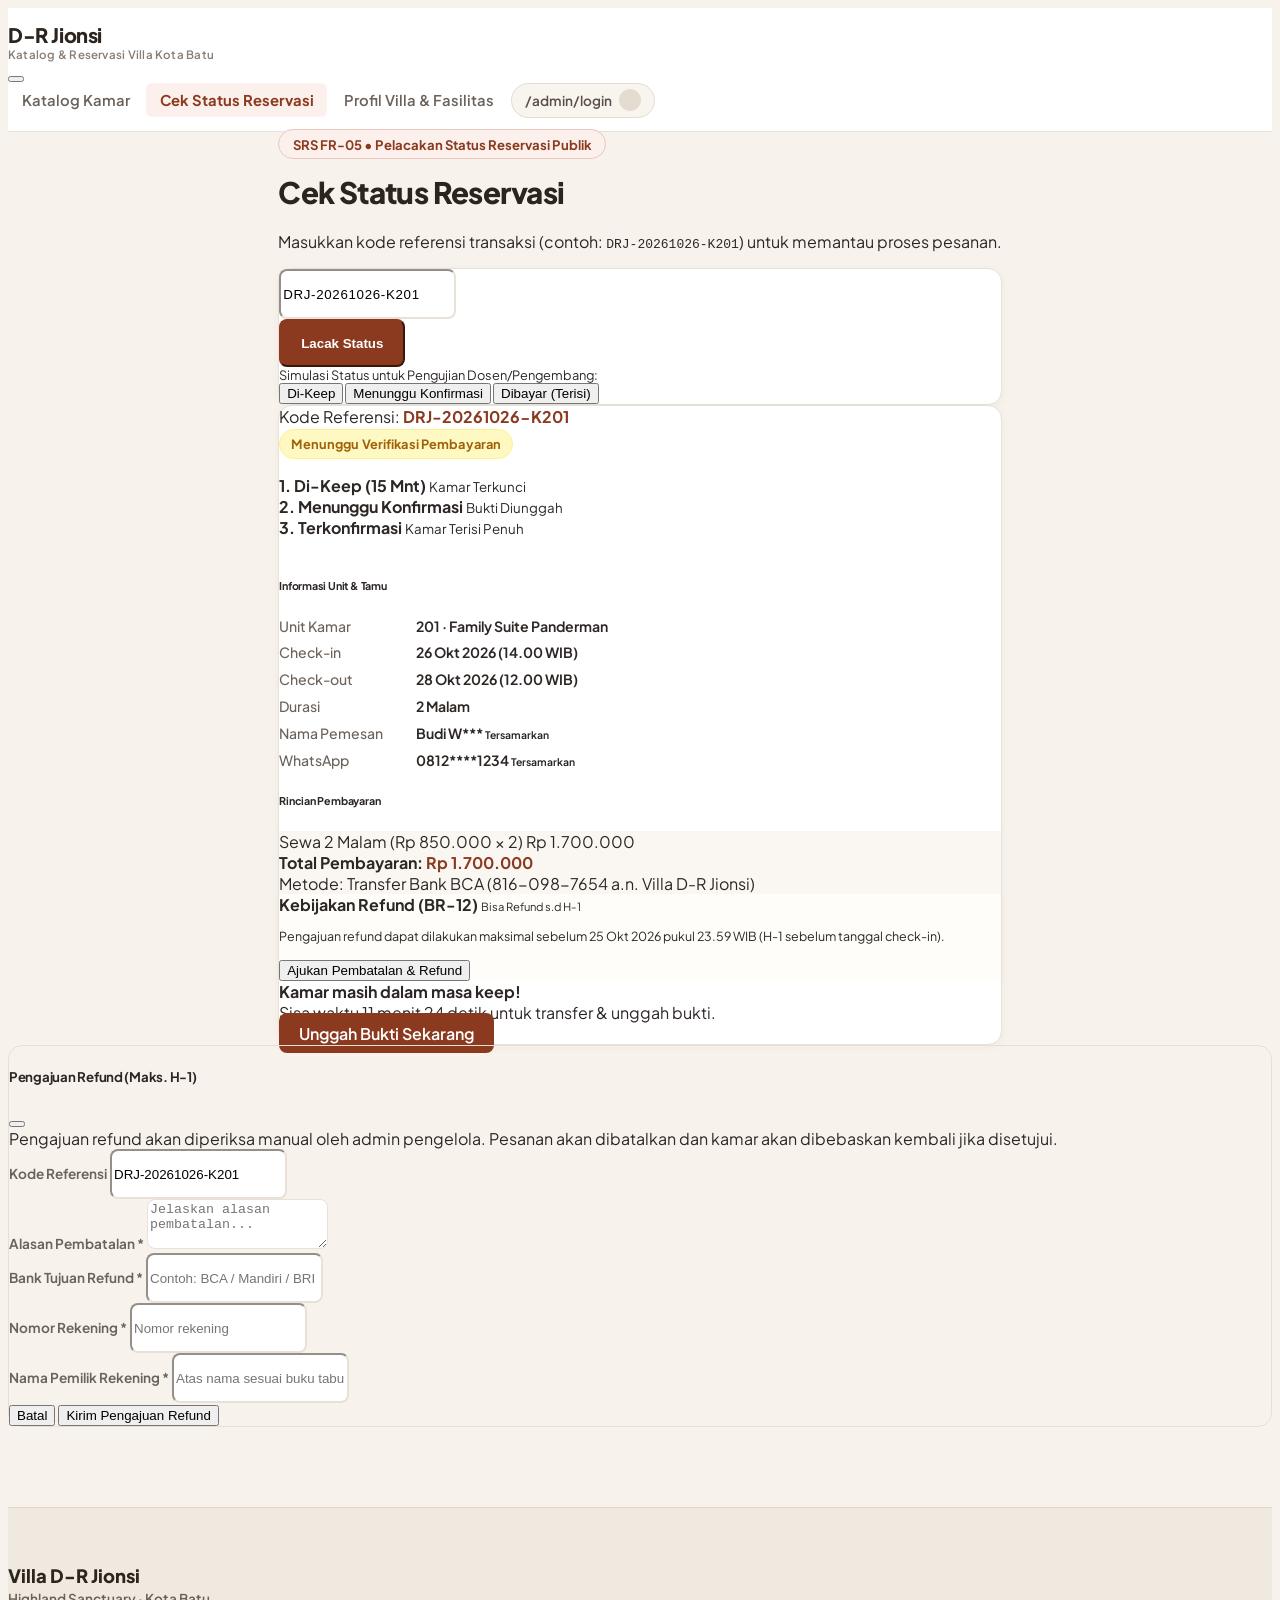
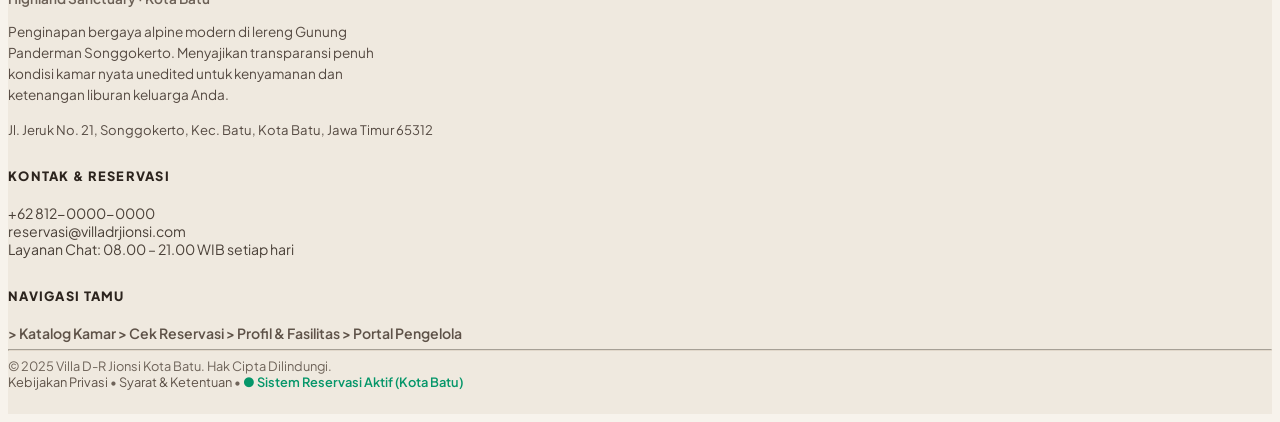
==== public/cek-status.html @ a8d890aa "Front End DR-JIONSI" ====
<!DOCTYPE html>
<html lang="id">
<head>
    <meta charset="utf-8">
    <meta name="viewport" content="width=device-width, initial-scale=1">
    <title>Cek Status Reservasi · Villa D-R Jionsi</title>
    <!-- Fonts & Icons -->
    <link rel="preconnect" href="https://fonts.googleapis.com">
    <link rel="preconnect" href="https://fonts.gstatic.com" crossorigin>
    <link href="https://fonts.googleapis.com/css2?family=Plus+Jakarta+Sans:wght@400;500;600;700;800&display=swap" rel="stylesheet">
    <link rel="stylesheet" href="assets/css/bootstrap.min.css">
    <link rel="stylesheet" href="assets/css/bootstrap-icons.min.css">
    <link rel="stylesheet" href="assets/css/style.css">
</head>
<body>

    <!-- NAVBAR (Sesuai PDF) -->
    <nav class="navbar navbar-expand-lg dr-navbar sticky-top">
        <div class="container">
            <a class="navbar-brand" href="index.html">
                <div>
                    <div style="font-size: 1.25rem; font-weight: 800; color: #2C241E; letter-spacing: -0.02em;">D-R Jionsi</div>
                    <small style="font-size: 0.72rem; font-weight: 600; color: #8A7E74; letter-spacing: 0.02em;">Katalog &amp; Reservasi Villa Kota Batu</small>
                </div>
            </a>
            <button class="navbar-toggler" type="button" data-bs-toggle="collapse" data-bs-target="#mainNav"
                    aria-controls="mainNav" aria-expanded="false" aria-label="Buka navigasi">
                <span class="navbar-toggler-icon"></span>
            </button>
            <div class="collapse navbar-collapse" id="mainNav">
                <div class="navbar-nav ms-auto align-items-lg-center gap-lg-3 my-2 my-lg-0">
                    <a class="nav-link" href="index.html">Katalog Kamar</a>
                    <a class="nav-link active" href="cek-status.html">Cek Status Reservasi</a>
                    <a class="nav-link" href="profil.html">Profil Villa &amp; Fasilitas</a>
                    <a class="admin-login-pill ms-lg-2" href="index.html#adminLoginModal" data-bs-toggle="modal">
                        <span>/admin/login</span>
                        <div class="user-avatar-circle">
                            <i class="bi bi-person-fill"></i>
                        </div>
                    </a>
                </div>
            </div>
        </div>
    </nav>

    <!-- MAIN CONTAINER -->
    <main class="container py-4 narrow-container" style="max-width: 920px;">

        <div class="text-center mb-4">
            <span class="badge" style="background-color: #FBF0EB; color: var(--terracotta); border: 1px solid #E8C8BE; border-radius: 20px; font-weight: 700; font-size: 0.82rem; padding: 0.35rem 0.85rem;">
                SRS FR-05 &bull; Pelacakan Status Reservasi Publik
            </span>
            <h1 class="mt-2 mb-1" style="font-size: 1.85rem; font-weight: 800; color: #2C241E;">Cek Status Reservasi</h1>
            <p class="text-secondary small">Masukkan kode referensi transaksi (contoh: <code>DRJ-20261026-K201</code>) untuk memantau proses pesanan.</p>
        </div>

        <!-- SEARCH BOX KODE REFERENSI -->
        <div class="dr-card p-4 mb-4">
            <form onsubmit="handleSearchReference(event)">
                <div class="row g-2 align-items-center">
                    <div class="col-12 col-md-9">
                        <div class="input-group">
                            <span class="input-group-text bg-light text-muted"><i class="bi bi-hash"></i></span>
                            <input type="text" id="refInput" class="form-control form-control-lg fw-bold" placeholder="Masukkan Kode Referensi..." value="DRJ-20261026-K201" style="letter-spacing: 0.05em; text-transform: uppercase;">
                        </div>
                    </div>
                    <div class="col-12 col-md-3">
                        <button type="submit" class="btn btn-terracotta w-100 py-2 fw-bold" style="height: 48px;">
                            <i class="bi bi-search me-1"></i> Lacak Status
                        </button>
                    </div>
                </div>
            </form>
            <!-- Demo switcher for testing -->
            <div class="d-flex align-items-center justify-content-between flex-wrap gap-2 pt-3 mt-3 border-top" style="font-size: 0.8rem;">
                <span class="text-muted"><i class="bi bi-sliders me-1"></i> Simulasi Status untuk Pengujian Dosen/Pengembang:</span>
                <div class="btn-group btn-group-sm">
                    <button type="button" class="btn btn-outline-warning" onclick="switchDemoStatus('di_keep')">Di-Keep</button>
                    <button type="button" class="btn btn-outline-primary active" onclick="switchDemoStatus('menunggu_konfirmasi')">Menunggu Konfirmasi</button>
                    <button type="button" class="btn btn-outline-success" onclick="switchDemoStatus('dibayar')">Dibayar (Terisi)</button>
                </div>
            </div>
        </div>

        <!-- HASIL PELACAKAN STATUS -->
        <div id="statusResultCard" class="dr-card p-4 mb-4">

            <!-- Header Hasil -->
            <div class="d-flex justify-content-between align-items-center flex-wrap gap-2 pb-3 mb-4 border-bottom">
                <div>
                    <span class="text-muted small d-block">Kode Referensi:</span>
                    <strong class="fs-4 text-terracotta" id="displayRefCode">DRJ-20261026-K201</strong>
                </div>
                <div id="statusBadgeContainer">
                    <span class="badge-status badge-status-menunggu fs-6 px-3 py-2">
                        <i class="bi bi-hourglass-split me-1"></i> Menunggu Verifikasi Pembayaran
                    </span>
                </div>
            </div>

            <!-- TIMELINE PROGRESS STATUS (Sesuai SRS FR-05) -->
            <div class="timeline-stepper mb-4 px-2">
                <div class="row text-center g-2 position-relative">
                    <div class="col-4">
                        <div class="p-2 rounded bg-light border" id="stepNode1">
                            <i class="bi bi-clock-history fs-4 text-warning mb-1 d-block"></i>
                            <strong class="d-block small">1. Di-Keep (15 Mnt)</strong>
                            <small class="text-muted">Kamar Terkunci</small>
                        </div>
                    </div>
                    <div class="col-4">
                        <div class="p-2 rounded bg-light border border-primary shadow-sm" id="stepNode2">
                            <i class="bi bi-cloud-arrow-up-fill fs-4 text-primary mb-1 d-block"></i>
                            <strong class="d-block small">2. Menunggu Konfirmasi</strong>
                            <small class="text-muted">Bukti Diunggah</small>
                        </div>
                    </div>
                    <div class="col-4">
                        <div class="p-2 rounded bg-light border" id="stepNode3">
                            <i class="bi bi-check-circle-fill fs-4 text-muted mb-1 d-block"></i>
                            <strong class="d-block small">3. Terkonfirmasi</strong>
                            <small class="text-muted">Kamar Terisi Penuh</small>
                        </div>
                    </div>
                </div>
            </div>

            <!-- DETAIL RESERVASI -->
            <div class="row g-4 mb-4">
                <div class="col-12 col-md-6">
                    <h6 class="fw-bold mb-3"><i class="bi bi-door-closed text-terracotta me-1"></i> Informasi Unit &amp; Tamu</h6>
                    <dl class="detail-list">
                        <dt>Unit Kamar</dt>
                        <dd>201 · Family Suite Panderman</dd>
                        <dt>Check-in</dt>
                        <dd>26 Okt 2026 (14.00 WIB)</dd>
                        <dt>Check-out</dt>
                        <dd>28 Okt 2026 (12.00 WIB)</dd>
                        <dt>Durasi</dt>
                        <dd>2 Malam</dd>
                        <dt>Nama Pemesan</dt>
                        <!-- Penyamaran Nama sesuai SRS FR-05 -->
                        <dd>Budi W*** <span class="badge bg-light text-muted ms-1" style="font-size: 0.65rem;">Tersamarkan</span></dd>
                        <dt>WhatsApp</dt>
                        <!-- Penyamaran Nomor sesuai SRS FR-05 -->
                        <dd>0812****1234 <span class="badge bg-light text-muted ms-1" style="font-size: 0.65rem;">Tersamarkan</span></dd>
                    </dl>
                </div>

                <div class="col-12 col-md-6">
                    <h6 class="fw-bold mb-3"><i class="bi bi-credit-card text-terracotta me-1"></i> Rincian Pembayaran</h6>
                    <div class="p-3 rounded border mb-3" style="background-color: #FAF7F2; border-color: #E8E0D5;">
                        <div class="d-flex justify-content-between mb-1 small text-secondary">
                            <span>Sewa 2 Malam (Rp 850.000 × 2)</span>
                            <span>Rp 1.700.000</span>
                        </div>
                        <div class="d-flex justify-content-between align-items-center pt-2 border-top">
                            <strong class="text-dark">Total Pembayaran:</strong>
                            <strong class="fs-5 text-terracotta">Rp 1.700.000</strong>
                        </div>
                        <div class="small text-muted mt-2 pt-1 border-top">
                            Metode: Transfer Bank BCA (816-098-7654 a.n. Villa D-R Jionsi)
                        </div>
                    </div>

                    <!-- KONTROL REFUND SESUAI SRS FR-12 -->
                    <div id="refundNoticeBox" class="p-3 rounded border" style="background-color: #FFFDF9; border-color: #F1DEC9;">
                        <div class="d-flex justify-content-between align-items-center mb-1">
                            <strong class="small text-dark"><i class="bi bi-shield-exclamation text-warning me-1"></i> Kebijakan Refund (BR-12)</strong>
                            <span class="badge bg-success" style="font-size: 0.7rem;">Bisa Refund s.d H-1</span>
                        </div>
                        <p class="small text-secondary mb-2" style="font-size: 0.78rem; line-height: 1.4;">
                            Pengajuan refund dapat dilakukan maksimal sebelum 25 Okt 2026 pukul 23.59 WIB (H-1 sebelum tanggal check-in).
                        </p>
                        <button type="button" class="btn btn-outline-danger btn-sm w-100" data-bs-toggle="modal" data-bs-target="#refundModal">
                            <i class="bi bi-arrow-counterclockwise me-1"></i> Ajukan Pembatalan &amp; Refund
                        </button>
                    </div>
                </div>
            </div>

            <!-- ALERT & TINDAKAN KHUSUS SESUAI STATUS -->
            <div id="keepActionSection" class="p-3 rounded border bg-warning-subtle text-warning-emphasis d-none">
                <div class="d-flex align-items-center justify-content-between flex-wrap gap-2">
                    <div>
                        <strong><i class="bi bi-hourglass-split me-1"></i> Kamar masih dalam masa keep!</strong>
                        <div class="small">Sisa waktu 11 menit 24 detik untuk transfer &amp; unggah bukti.</div>
                    </div>
                    <a href="reservasi.html" class="btn btn-terracotta btn-sm fw-bold">
                        <i class="bi bi-upload me-1"></i> Unggah Bukti Sekarang
                    </a>
                </div>
            </div>

        </div>

    </main>

    <!-- MODAL PENGAJUAN REFUND (Sesuai SRS FR-12) -->
    <div class="modal fade" id="refundModal" tabindex="-1" aria-hidden="true">
        <div class="modal-dialog modal-dialog-centered">
            <div class="modal-content" style="border-radius: 14px; border: 1px solid #E8DFD3;">
                <div class="modal-header">
                    <h5 class="modal-title fw-bold"><i class="bi bi-arrow-return-left text-danger me-1"></i> Pengajuan Refund (Maks. H-1)</h5>
                    <button type="button" class="btn-close" data-bs-dismiss="modal" aria-label="Tutup"></button>
                </div>
                <form onsubmit="handleRefundSubmit(event)">
                    <div class="modal-body">
                        <div class="alert alert-warning py-2 small mb-3">
                            <i class="bi bi-info-circle-fill me-1"></i> Pengajuan refund akan diperiksa manual oleh admin pengelola. Pesanan akan dibatalkan dan kamar akan dibebaskan kembali jika disetujui.
                        </div>
                        <div class="mb-3">
                            <label class="form-label">Kode Referensi</label>
                            <input type="text" class="form-control" value="DRJ-20261026-K201" readonly>
                        </div>
                        <div class="mb-3">
                            <label class="form-label" for="refundReason">Alasan Pembatalan <span class="text-danger">*</span></label>
                            <textarea class="form-control" id="refundReason" rows="2" placeholder="Jelaskan alasan pembatalan..." required></textarea>
                        </div>
                        <div class="row g-2 mb-3">
                            <div class="col-6">
                                <label class="form-label" for="refundBank">Bank Tujuan Refund <span class="text-danger">*</span></label>
                                <input type="text" class="form-control" id="refundBank" placeholder="Contoh: BCA / Mandiri / BRI" required>
                            </div>
                            <div class="col-6">
                                <label class="form-label" for="refundNorek">Nomor Rekening <span class="text-danger">*</span></label>
                                <input type="text" class="form-control" id="refundNorek" placeholder="Nomor rekening" required pattern="[0-9]+">
                            </div>
                        </div>
                        <div class="mb-2">
                            <label class="form-label" for="refundNama">Nama Pemilik Rekening <span class="text-danger">*</span></label>
                            <input type="text" class="form-control" id="refundNama" placeholder="Atas nama sesuai buku tabungan" required>
                        </div>
                    </div>
                    <div class="modal-footer">
                        <button type="button" class="btn btn-secondary btn-sm" data-bs-dismiss="modal">Batal</button>
                        <button type="submit" class="btn btn-danger btn-sm fw-bold">Kirim Pengajuan Refund</button>
                    </div>
                </form>
            </div>
        </div>
    </div>

    <!-- FOOTER (Sesuai PDF) -->
    <footer class="pdf-footer">
        <div class="container">
            <div class="row g-4 mb-4">
                <div class="col-12 col-md-5">
                    <div style="font-weight: 800; font-size: 1.15rem; color: #2C241E; margin-bottom: 0.2rem;">Villa D-R Jionsi</div>
                    <div style="font-size: 0.85rem; color: #6B6056; font-weight: 600; margin-bottom: 0.85rem;">Highland Sanctuary · Kota Batu</div>
                    <p style="font-size: 0.85rem; line-height: 1.55; color: #554A42; max-width: 380px; margin-bottom: 1rem;">
                        Penginapan bergaya alpine modern di lereng Gunung Panderman Songgokerto. Menyajikan transparansi penuh kondisi kamar nyata unedited untuk kenyamanan dan ketenangan liburan keluarga Anda.
                    </p>
                    <div style="font-size: 0.82rem; color: #554A42;">
                        <i class="bi bi-geo-alt-fill text-muted me-1"></i> Jl. Jeruk No. 21, Songgokerto, Kec. Batu, Kota Batu, Jawa Timur 65312
                    </div>
                </div>
                <div class="col-12 col-md-4">
                    <h6>KONTAK &amp; RESERVASI</h6>
                    <div class="d-flex flex-column gap-2" style="font-size: 0.88rem;">
                        <div><i class="bi bi-telephone-fill me-2 text-muted"></i> +62 812-0000-0000</div>
                        <div><i class="bi bi-envelope-fill me-2 text-muted"></i> reservasi@villadrjionsi.com</div>
                        <div><i class="bi bi-chat-dots-fill me-2 text-muted"></i> Layanan Chat: 08.00 – 21.00 WIB setiap hari</div>
                    </div>
                </div>
                <div class="col-12 col-md-3">
                    <h6>NAVIGASI TAMU</h6>
                    <div class="d-flex flex-column gap-2" style="font-weight: 600;">
                        <a href="index.html">&gt; Katalog Kamar</a>
                        <a href="cek-status.html">&gt; Cek Reservasi</a>
                        <a href="profil.html">&gt; Profil &amp; Fasilitas</a>
                        <a href="index.html#adminLoginModal" data-bs-toggle="modal">&gt; Portal Pengelola</a>
                    </div>
                </div>
            </div>
            <hr>
            <div class="d-flex justify-content-between align-items-center flex-wrap gap-2 pt-2" style="font-size: 0.8rem; color: #6E6359;">
                <div>
                    &copy; 2025 Villa D-R Jionsi Kota Batu. Hak Cipta Dilindungi.
                </div>
                <div>
                    <a href="javascript:void(0)">Kebijakan Privasi</a> &bull; 
                    <a href="javascript:void(0)">Syarat &amp; Ketentuan</a> &bull; 
                    <span style="color: #059669; font-weight: 600;">● Sistem Reservasi Aktif (Kota Batu)</span>
                </div>
            </div>
        </div>
    </footer>

    <!-- Scripts -->
    <script src="assets/js/bootstrap.bundle.min.js"></script>
    <script>
        function handleSearchReference(e) {
            e.preventDefault();
            const val = document.getElementById('refInput').value.trim().toUpperCase();
            if (!val) {
                alert('Silakan masukkan kode referensi.');
                return;
            }
            document.getElementById('displayRefCode').innerText = val;
            alert('Menampilkan status untuk kode: ' + val);
        }

        function switchDemoStatus(status) {
            const badgeContainer = document.getElementById('statusBadgeContainer');
            const keepSection = document.getElementById('keepActionSection');
            const refundBox = document.getElementById('refundNoticeBox');

            const n1 = document.getElementById('stepNode1');
            const n2 = document.getElementById('stepNode2');
            const n3 = document.getElementById('stepNode3');

            // Reset classes
            n1.className = 'p-2 rounded bg-light border';
            n2.className = 'p-2 rounded bg-light border';
            n3.className = 'p-2 rounded bg-light border';

            if (status === 'di_keep') {
                badgeContainer.innerHTML = '<span class="badge-status badge-status-dikeep fs-6 px-3 py-2"><i class="bi bi-clock-history me-1"></i> Di-Keep (Sisa 11:24)</span>';
                keepSection.classList.remove('d-none');
                refundBox.classList.add('d-none');
                n1.className = 'p-2 rounded bg-warning-subtle border border-warning shadow-sm';
            } else if (status === 'menunggu_konfirmasi') {
                badgeContainer.innerHTML = '<span class="badge-status badge-status-menunggu fs-6 px-3 py-2"><i class="bi bi-hourglass-split me-1"></i> Menunggu Verifikasi Pembayaran</span>';
                keepSection.classList.add('d-none');
                refundBox.classList.remove('d-none');
                n1.className = 'p-2 rounded bg-success-subtle border border-success';
                n2.className = 'p-2 rounded bg-primary-subtle border border-primary shadow-sm';
            } else if (status === 'dibayar') {
                badgeContainer.innerHTML = '<span class="badge-status badge-status-dibayar fs-6 px-3 py-2"><i class="bi bi-check-circle-fill me-1"></i> Pembayaran Terverifikasi (Terisi)</span>';
                keepSection.classList.add('d-none');
                refundBox.classList.remove('d-none');
                n1.className = 'p-2 rounded bg-success-subtle border border-success';
                n2.className = 'p-2 rounded bg-success-subtle border border-success';
                n3.className = 'p-2 rounded bg-success-subtle border border-success shadow-sm';
            }
        }

        function handleRefundSubmit(e) {
            e.preventDefault();
            const modalEl = document.getElementById('refundModal');
            const modal = bootstrap.Modal.getInstance(modalEl);
            modal.hide();
            alert('Pengajuan refund berhasil dikirim. Pengelola akan memverifikasi rekening Anda.');
        }
    </script>
</body>
</html>
---- public/assets/css/style.css ----
/* Custom Theme for Villa D-R Jionsi */
:root {
    --bg-cream: #F7F3EC;
    --bg-card: #FFFFFF;
    --text-primary: #2C2724;
    --text-secondary: #6B625B;
    --text-muted: #8E857E;
    --border-color: #E8E1D7;
    --border-subtle: #F0EAE1;
    --terracotta: #8B3A1F;
    --terracotta-hover: #722E17;
    --terracotta-light: #FBF0EB;
    --terracotta-border: #E8C8BE;
    --accent-gold: #C07D38;
}

body {
    background-color: var(--bg-cream);
    color: var(--text-primary);
    font-family: 'Plus Jakarta Sans', -apple-system, BlinkMacSystemFont, "Segoe UI", Roboto, "Helvetica Neue", Arial, sans-serif;
    min-height: 100vh;
    display: flex;
    flex-direction: column;
}

main {
    flex: 1;
}

/* Typography Overrides */
h1, h2, h3, h4, h5, h6 {
    color: var(--text-primary);
    font-weight: 700;
    letter-spacing: -0.02em;
}

a {
    color: var(--terracotta);
    text-decoration: none;
    transition: color 0.15s ease-in-out;
}

a:hover {
    color: var(--terracotta-hover);
}

/* Navbar */
.dr-navbar {
    background-color: #FFFFFF;
    border-bottom: 1px solid var(--border-color);
    padding: 0.85rem 0;
}

.dr-navbar .navbar-brand {
    font-size: 1.25rem;
    font-weight: 800;
    color: var(--terracotta);
    letter-spacing: -0.03em;
    display: flex;
    align-items: center;
    gap: 0.5rem;
}

.dr-navbar .navbar-brand small {
    font-size: 0.75rem;
    font-weight: 500;
    color: var(--text-muted);
    display: block;
    letter-spacing: normal;
}

.dr-navbar .nav-link {
    color: var(--text-secondary);
    font-weight: 600;
    font-size: 0.925rem;
    padding: 0.5rem 0.85rem;
    border-radius: 6px;
    transition: all 0.2s;
}

.dr-navbar .nav-link:hover {
    color: var(--terracotta);
    background-color: var(--terracotta-light);
}

.dr-navbar .nav-link.active {
    color: var(--terracotta);
    font-weight: 700;
    background-color: var(--terracotta-light);
}

.btn-admin-link {
    color: var(--text-muted);
    font-size: 0.85rem;
    border: 1px solid var(--border-color);
    padding: 0.35rem 0.75rem;
    border-radius: 20px;
    background: #fff;
    transition: all 0.2s;
}

.btn-admin-link:hover {
    color: var(--terracotta);
    border-color: var(--terracotta-border);
    background: var(--terracotta-light);
}

/* Terracotta Buttons */
.btn-terracotta {
    background-color: var(--terracotta);
    border-color: var(--terracotta);
    color: #FFFFFF;
    font-weight: 600;
    border-radius: 8px;
    padding: 0.6rem 1.25rem;
    transition: all 0.2s;
}

.btn-terracotta:hover, .btn-terracotta:focus, .btn-terracotta:active {
    background-color: var(--terracotta-hover);
    border-color: var(--terracotta-hover);
    color: #FFFFFF;
    box-shadow: 0 4px 12px rgba(139, 58, 31, 0.25);
}

.btn-outline-terracotta {
    border-color: var(--terracotta);
    color: var(--terracotta);
    background: transparent;
    font-weight: 600;
    border-radius: 8px;
    padding: 0.6rem 1.25rem;
    transition: all 0.2s;
}

.btn-outline-terracotta:hover {
    background-color: var(--terracotta);
    color: #FFFFFF;
    border-color: var(--terracotta);
}

.btn-wa {
    background-color: #25D366;
    border-color: #25D366;
    color: #FFFFFF;
    font-weight: 600;
    border-radius: 8px;
    transition: all 0.2s;
}

.btn-wa:hover {
    background-color: #1EBE5B;
    border-color: #1EBE5B;
    color: #FFFFFF;
    box-shadow: 0 4px 12px rgba(37, 211, 102, 0.25);
}

/* Cards & Surfaces */
.dr-card {
    background-color: var(--bg-card);
    border: 1px solid var(--border-color);
    border-radius: 14px;
    box-shadow: 0 2px 10px rgba(44, 39, 36, 0.04);
    transition: transform 0.2s ease, box-shadow 0.2s ease;
}

.dr-card-hover:hover {
    transform: translateY(-3px);
    box-shadow: 0 8px 24px rgba(44, 39, 36, 0.08);
}

/* Status Badges */
.badge-status {
    display: inline-flex;
    align-items: center;
    font-size: 0.8rem;
    font-weight: 700;
    padding: 0.35rem 0.7rem;
    border-radius: 20px;
    letter-spacing: 0.01em;
}

.badge-status-tersedia {
    background-color: #DCFCE7;
    color: #15803D;
    border: 1px solid #BBF7D0;
}

.badge-status-dikeep {
    background-color: #FEF3C7;
    color: #B45309;
    border: 1px solid #FDE68A;
}

.badge-status-terisi {
    background-color: #FEE2E2;
    color: #B91C1C;
    border: 1px solid #FECACA;
}

.badge-status-menunggu {
    background-color: #FEF9C3;
    color: #A16207;
    border: 1px solid #FEF08A;
}

.badge-status-dibayar {
    background-color: #CCFBF1;
    color: #0F766E;
    border: 1px solid #99F6E4;
}

.badge-status-kedaluwarsa, .badge-status-dibatalkan {
    background-color: #F3F4F6;
    color: #4B5563;
    border: 1px solid #E5E7EB;
}

/* Hero Section */
.hero-banner {
    background: linear-gradient(135deg, #2E2622 0%, #1A1513 100%);
    color: #FFFFFF;
    border-radius: 16px;
    padding: 3rem 2rem;
    position: relative;
    overflow: hidden;
}

.hero-banner h1 {
    color: #FFFFFF;
    font-size: 2.25rem;
    font-weight: 800;
}

.hero-badge {
    background-color: rgba(255, 255, 255, 0.15);
    backdrop-filter: blur(8px);
    color: #F7F3EC;
    padding: 0.3rem 0.75rem;
    border-radius: 20px;
    font-size: 0.825rem;
    font-weight: 600;
    display: inline-block;
}

/* Filter Box */
.filter-box {
    background: #FFFFFF;
    border: 1px solid var(--border-color);
    border-radius: 14px;
    padding: 1.5rem;
    box-shadow: 0 4px 16px rgba(44, 39, 36, 0.05);
}

/* Room Gallery */
.room-gallery-main {
    border-radius: 12px;
    overflow: hidden;
    position: relative;
    background-color: #222;
    height: 380px;
}

.room-gallery-main img {
    width: 100%;
    height: 100%;
    object-fit: cover;
    cursor: pointer;
    transition: transform 0.3s ease;
}

.room-gallery-main img:hover {
    transform: scale(1.02);
}

.gallery-thumb {
    height: 80px;
    border-radius: 8px;
    overflow: hidden;
    cursor: pointer;
    border: 2px solid transparent;
    transition: all 0.2s;
}

.gallery-thumb.active {
    border-color: var(--terracotta);
}

.gallery-thumb img {
    width: 100%;
    height: 100%;
    object-fit: cover;
}

/* Transparency Card */
.transparency-card {
    background: #FFFDF9;
    border: 1px solid #ECDCC8;
    border-left: 4px solid var(--accent-gold);
    border-radius: 12px;
}

.facility-card {
    background: #FFFFFF;
    border: 1px solid var(--border-color);
    border-radius: 10px;
    padding: 1rem;
    height: 100%;
}

.facility-icon {
    width: 42px;
    height: 42px;
    border-radius: 8px;
    background: var(--terracotta-light);
    color: var(--terracotta);
    display: flex;
    align-items: center;
    justify-content: center;
    font-size: 1.25rem;
    margin-bottom: 0.75rem;
}

/* Countdown Card */
.countdown-box {
    background: #FFF7ED;
    border: 1px solid #FFEDD5;
    border-radius: 12px;
    padding: 1.25rem;
    text-align: center;
}

.countdown-digits {
    font-family: monospace;
    font-size: 2.5rem;
    font-weight: 800;
    color: var(--terracotta);
    letter-spacing: 2px;
}

/* Timeline */
.timeline-stepper {
    position: relative;
    padding: 1rem 0;
}

.text-terracotta { color: var(--terracotta); }
.eyebrow {
    color: var(--terracotta);
    font-size: .7rem;
    font-weight: 800;
    letter-spacing: .13em;
}
.brand-mark {
    width: 38px;
    height: 38px;
    display: grid;
    place-items: center;
    color: #fff;
    background: var(--terracotta);
    border-radius: 11px;
}
.site-footer {
    background: #fff;
    border-top: 1px solid var(--border-color);
}
.site-footer a { font-size: .9rem; font-weight: 600; }
.hero-banner {
    background:
        radial-gradient(ellipse at 85% 18%, rgba(192, 125, 56, .24), transparent 35%),
        linear-gradient(120deg, #30251f 0%, #1c1714 100%);
}
.hero-note {
    display: inline-block;
    padding: .8rem 1rem;
    border: 1px solid rgba(255,255,255,.25);
    border-radius: 10px;
    background: rgba(255,255,255,.08);
    color: #fff;
}
.filter-box { position: relative; }
.form-label { color: var(--text-secondary); font-size: .85rem; font-weight: 650; }
.form-control, .form-select {
    min-height: 44px;
    border-color: var(--border-color);
    border-radius: 8px;
}
.form-control:focus, .form-select:focus {
    border-color: var(--terracotta);
    box-shadow: 0 0 0 .2rem rgba(139, 58, 31, .12);
}
.form-check-input:checked {
    background-color: var(--terracotta);
    border-color: var(--terracotta);
}
.room-card {
    overflow: hidden;
    background: #fff;
    border: 1px solid var(--border-color);
    border-radius: 14px;
    box-shadow: 0 2px 10px rgba(44,39,36,.04);
    transition: transform .2s ease, box-shadow .2s ease;
}
.room-card:hover { transform: translateY(-3px); box-shadow: 0 10px 26px rgba(44,39,36,.1); }
.room-card-image {
    display: block;
    height: 235px;
    position: relative;
    overflow: hidden;
    background: #e7e1d9;
}
.room-card-image img { width: 100%; height: 100%; object-fit: cover; transition: transform .3s ease; }
.room-card:hover .room-card-image img { transform: scale(1.035); }
.image-label {
    position: absolute;
    left: 12px;
    bottom: 12px;
    padding: .35rem .65rem;
    border-radius: 20px;
    color: #fff;
    background: rgba(35,29,25,.75);
    font-size: .75rem;
    font-weight: 650;
}
.facility-chips { display: flex; flex-wrap: wrap; gap: .4rem; }
.facility-chips span {
    padding: .25rem .55rem;
    color: var(--text-secondary);
    background: #f6f3ef;
    border-radius: 20px;
    font-size: .72rem;
}
.price { color: var(--terracotta); font-size: 1.15rem; font-weight: 800; }
.price small { color: var(--text-secondary); font-size: .75rem; font-weight: 500; }
.display-price { font-size: 1.6rem; }
.empty-state {
    padding: 3rem 1.5rem;
    text-align: center;
    background: #fff;
    border: 1px dashed var(--border-color);
    border-radius: 14px;
}
.empty-state > i { color: var(--terracotta); font-size: 2rem; }
.empty-inline { padding: 1.5rem; color: var(--text-secondary); text-align: center; }
.breadcrumb-line { display: flex; flex-wrap: wrap; gap: .55rem; color: var(--text-muted); font-size: .85rem; }
.room-gallery-main { height: clamp(250px, 48vw, 480px); }
.image-placeholder {
    display: flex;
    align-items: center;
    justify-content: center;
    flex-direction: column;
    gap: .5rem;
    width: 100%;
    height: 100%;
    color: #827970;
    background: #ece7df;
}
.image-placeholder i { font-size: 2rem; }
.gallery-thumb {
    width: 100%;
    height: 84px;
    padding: 0;
    overflow: hidden;
    background: #eee;
    border: 2px solid transparent;
    border-radius: 8px;
}
.gallery-thumb.active { border-color: var(--terracotta); }
.gallery-thumb img { width: 100%; height: 100%; object-fit: cover; }
.thumb-caption {
    display: block;
    overflow: hidden;
    color: var(--text-secondary);
    font-size: .68rem;
    text-overflow: ellipsis;
    white-space: nowrap;
}
.facility-card { padding: 1rem; }
.facility-icon { margin-bottom: .5rem; }
.transparency-card { margin-top: 1.5rem; }
.condition-label { color: var(--text-primary); font-size: .9rem; font-weight: 700; }
.condition-label i { color: var(--accent-gold); margin-right: .4rem; }
.booking-panel, .payment-panel {
    position: sticky;
    top: 90px;
    padding: 1.25rem;
    background: #fff;
    border: 1px solid var(--border-color);
    border-radius: 14px;
    box-shadow: 0 4px 18px rgba(44,39,36,.06);
}
.availability-note { display: flex; align-items: center; gap: .5rem; font-size: .78rem; color: var(--text-secondary); }
.estimated-total {
    display: grid;
    grid-template-columns: 1fr auto;
    gap: .25rem .5rem;
    padding: .8rem 0 1rem;
    margin-bottom: .8rem;
    border-top: 1px solid var(--border-subtle);
    border-bottom: 1px solid var(--border-subtle);
    font-size: .85rem;
}
.estimated-total strong { color: var(--terracotta); }
.estimated-total small { grid-column: 1 / -1; color: var(--text-secondary); }
.narrow-container { max-width: 900px; margin: 0 auto; }
.reference-code { color: var(--terracotta); font-size: 1.25rem; font-weight: 800; letter-spacing: .02em; }
.mini-room-image { width: 86px; height: 72px; flex: 0 0 auto; object-fit: cover; border-radius: 8px; }
.total-row { display: flex; justify-content: space-between; gap: 1rem; padding-top: 1rem; border-top: 1px solid var(--border-color); }
.bank-card {
    display: flex;
    flex-direction: column;
    gap: .25rem;
    padding: 1rem;
    color: var(--text-primary);
    background: var(--bg-cream);
    border-radius: 10px;
}
.bank-card strong { font-size: 1.25rem; letter-spacing: .07em; }
.summary-box { padding: 1rem; background: var(--bg-cream); border-radius: 10px; }
.detail-list { display: grid; grid-template-columns: 125px 1fr; gap: .55rem .75rem; font-size: .88rem; }
.detail-list dt { color: var(--text-secondary); font-weight: 500; }
.detail-list dd { margin: 0; font-weight: 650; overflow-wrap: anywhere; }
.login-wrap { max-width: 460px; margin: 2rem auto; }
.login-icon {
    display: grid;
    place-items: center;
    width: 48px;
    height: 48px;
    margin-bottom: 1.25rem;
    color: var(--terracotta);
    background: var(--terracotta-light);
    border-radius: 12px;
    font-size: 1.35rem;
}
.admin-heading { display: flex; align-items: center; justify-content: space-between; gap: 1rem; }
.stat-card {
    display: flex;
    align-items: center;
    gap: .75rem;
    height: 100%;
    min-height: 94px;
    padding: .9rem;
    background: #fff;
    border: 1px solid var(--border-color);
    border-radius: 12px;
}
.stat-card > span { display: grid; place-items: center; width: 40px; height: 40px; border-radius: 10px; font-size: 1.1rem; }
.stat-card strong, .stat-card small { display: block; }
.stat-card strong { font-size: 1.3rem; }
.stat-card small { color: var(--text-secondary); font-size: .72rem; line-height: 1.2; }
.stat-green > span { color: #15803d; background: #dcfce7; }
.stat-yellow > span { color: #b45309; background: #fef3c7; }
.stat-red > span { color: #b91c1c; background: #fee2e2; }
.stat-teal > span { color: #0f766e; background: #ccfbf1; }
.stat-orange > span { color: #c2410c; background: #ffedd5; }
.table { --bs-table-bg: transparent; --bs-table-border-color: var(--border-subtle); }
.table thead th { color: var(--text-secondary); font-size: .78rem; font-weight: 700; white-space: nowrap; }
.refund-admin-box { padding: 1rem; background: #fffaf3; border: 1px solid #f1dfc9; border-radius: 10px; }
.payment-review {
    display: flex;
    flex-wrap: wrap;
    align-items: flex-end;
    gap: .75rem 1.25rem;
    padding: .85rem;
    background: #f8f6f2;
    border-radius: 9px;
}
.payment-review div { display: grid; gap: .15rem; }
.payment-review strong { font-size: .82rem; }
.tiny-thumb { width: 48px; height: 38px; object-fit: cover; border-radius: 5px; }
.feature-list { display: grid; gap: .85rem; padding: 0; margin: 1rem 0 1.25rem; list-style: none; }
.feature-list li { display: flex; gap: .7rem; align-items: flex-start; color: var(--text-secondary); }
.feature-list i { color: var(--terracotta); }
.profile-hero { min-height: 220px; }

@media (max-width: 767.98px) {
    .hero-banner { padding: 2rem 1.25rem; }
    .hero-banner h1 { font-size: 1.8rem; }
    .booking-panel { position: static; }
    .admin-heading { align-items: flex-start; flex-direction: column; }
    .room-card-image { height: 210px; }
    .detail-list { grid-template-columns: 105px 1fr; }
    .table { font-size: .84rem; }
}

.timeline-step {
    display: flex;
    align-items: flex-start;
    position: relative;
    padding-bottom: 1.5rem;
}

.timeline-step:not(:last-child)::before {
    content: '';
    position: absolute;
    left: 17px;
    top: 36px;
    bottom: 0;
    width: 2px;
    background-color: var(--border-color);
}

.timeline-step.completed:not(:last-child)::before {
    background-color: #10B981;
}

.timeline-icon {
    width: 36px;
    height: 36px;
    border-radius: 50%;
    display: flex;
    align-items: center;
    justify-content: center;
    font-size: 1rem;
    margin-right: 1rem;
    flex-shrink: 0;
    background-color: #E5E7EB;
    color: #6B7280;
    z-index: 1;
}

.timeline-step.active .timeline-icon {
    background-color: var(--terracotta);
    color: #FFFFFF;
    box-shadow: 0 0 0 4px var(--terracotta-light);
}

.timeline-step.completed .timeline-icon {
    background-color: #10B981;
    color: #FFFFFF;
}

/* Admin Layout */
.admin-sidebar {
    background-color: #FFFFFF;
    border-right: 1px solid var(--border-color);
    min-height: calc(100vh - 65px);
}

.admin-sidebar .nav-link {
    color: var(--text-secondary);
    font-weight: 600;
    padding: 0.75rem 1rem;
    border-radius: 8px;
    margin-bottom: 0.25rem;
    display: flex;
    align-items: center;
    gap: 0.75rem;
}

.admin-sidebar .nav-link:hover {
    background-color: var(--terracotta-light);
    color: var(--terracotta);
}

.admin-sidebar .nav-link.active {
    background-color: var(--terracotta);
    color: #FFFFFF;
}

/* Footer */
.dr-footer {
    background-color: #231E1B;
    color: #E2DAD2;
    border-top: 1px solid #36302B;
    padding-top: 3.5rem;
    padding-bottom: 1.5rem;
    font-size: 0.9rem;
    margin-top: auto;
}

.dr-footer h6 {
    color: #FFFFFF;
    font-size: 0.85rem;
    text-transform: uppercase;
    letter-spacing: 0.08em;
    margin-bottom: 1.25rem;
}

.dr-footer a {
    color: #BDB4AA;
}

.dr-footer a:hover {
    color: #FFFFFF;
}

.dr-footer hr {
    border-color: #36302B;
}

/* Responsive tweaks */
@media (max-width: 768px) {
    .room-gallery-main {
        height: 250px;
    }
    .hero-banner {
        padding: 2rem 1.25rem;
    }
    .countdown-digits {
        font-size: 2rem;
    }
}

/* ============================================================
   FIGMA / PDF MATCHING STYLES (Villa D-R Jionsi)
   ============================================================ */

/* Navbar exact badge */
.admin-login-pill {
    display: inline-flex;
    align-items: center;
    gap: 0.4rem;
    padding: 0.35rem 0.85rem;
    background-color: #F8F4EE;
    color: #5A4E46;
    border: 1px solid #E5DCD1;
    border-radius: 30px;
    font-size: 0.85rem;
    font-weight: 600;
    text-decoration: none;
    transition: all 0.2s ease;
}
.admin-login-pill:hover {
    background-color: #EFE8DD;
    color: var(--terracotta);
    border-color: var(--terracotta-border);
}
.admin-login-pill .user-avatar-circle {
    width: 22px;
    height: 22px;
    background: #E5DCD1;
    border-radius: 50%;
    display: grid;
    place-items: center;
    font-size: 0.75rem;
    color: #6B625B;
}

/* Hero Section from PDF */
.hero-pdf {
    position: relative;
    border-radius: 16px;
    overflow: hidden;
    background: linear-gradient(rgba(24, 19, 16, 0.75), rgba(24, 19, 16, 0.88)), url('../uploads/kamar/kamar-201-utama.jpg') center/cover no-repeat;
    color: #FFFFFF;
    padding: 4.5rem 2.5rem 5rem;
    margin-bottom: 2rem;
}
.hero-pdf-pill {
    display: inline-block;
    padding: 0.35rem 1rem;
    background: rgba(255, 255, 255, 0.12);
    border: 1px solid rgba(255, 255, 255, 0.25);
    border-radius: 30px;
    font-size: 0.75rem;
    font-weight: 700;
    letter-spacing: 0.18em;
    color: #F7F3EC;
    margin-bottom: 1.25rem;
}
.hero-pdf h1 {
    color: #FFFFFF;
    font-size: 3rem;
    font-weight: 800;
    letter-spacing: -0.03em;
    margin-bottom: 0.75rem;
}
.hero-pdf p.lead-subtitle {
    color: rgba(255, 255, 255, 0.85);
    font-size: 1.15rem;
    max-width: 650px;
    margin-bottom: 1.75rem;
}
.hero-pdf-features {
    display: flex;
    flex-wrap: wrap;
    gap: 0.75rem;
    margin-bottom: 2rem;
}
.hero-feature-chip {
    display: inline-flex;
    align-items: center;
    gap: 0.5rem;
    padding: 0.45rem 1rem;
    background: rgba(255, 255, 255, 0.15);
    backdrop-filter: blur(6px);
    border: 1px solid rgba(255, 255, 255, 0.22);
    border-radius: 20px;
    font-size: 0.85rem;
    color: #FFFFFF;
}

/* Floating Search & Filter Bar from PDF */
.search-filter-card {
    background: #FFFFFF;
    border: 1px solid var(--border-color);
    border-radius: 16px;
    padding: 1.5rem 1.75rem;
    box-shadow: 0 10px 30px rgba(44, 39, 36, 0.08);
    margin-top: -3.5rem;
    position: relative;
    z-index: 10;
    margin-bottom: 2.5rem;
}
.filter-field-box {
    background: #FAF8F5;
    border: 1px solid #EAE3D9;
    border-radius: 10px;
    padding: 0.5rem 0.85rem;
    height: 100%;
}
.filter-field-label {
    font-size: 0.68rem;
    font-weight: 800;
    letter-spacing: 0.08em;
    color: var(--text-muted);
    text-transform: uppercase;
    display: flex;
    align-items: center;
    gap: 0.35rem;
    margin-bottom: 0.25rem;
}
.filter-field-input {
    border: none;
    background: transparent;
    font-weight: 600;
    color: var(--text-primary);
    width: 100%;
    padding: 0;
    font-size: 0.95rem;
}
.filter-field-input:focus {
    outline: none;
}
.stepper-control {
    display: flex;
    align-items: center;
    justify-content: space-between;
}
.stepper-btn {
    width: 24px;
    height: 24px;
    border-radius: 50%;
    border: 1px solid #D5CBC0;
    background: #FFFFFF;
    display: grid;
    place-items: center;
    font-weight: 700;
    color: var(--text-primary);
    cursor: pointer;
    user-select: none;
    transition: all 0.15s;
}
.stepper-btn:hover {
    background: var(--terracotta);
    color: #FFFFFF;
    border-color: var(--terracotta);
}

/* Facilities Checkbox Row */
.facilities-check-row {
    display: flex;
    flex-wrap: wrap;
    align-items: center;
    gap: 1rem;
    font-size: 0.875rem;
}
.facility-filter-label {
    font-weight: 700;
    color: var(--text-secondary);
}
.facility-pill-check {
    display: inline-flex;
    align-items: center;
    gap: 0.4rem;
    cursor: pointer;
    user-select: none;
}
.facility-pill-check input {
    accent-color: var(--terracotta);
    width: 16px;
    height: 16px;
    cursor: pointer;
}

/* Card Badge Status exact colors */
.room-status-badge {
    position: absolute;
    top: 12px;
    left: 12px;
    display: inline-flex;
    align-items: center;
    gap: 0.35rem;
    padding: 0.35rem 0.75rem;
    border-radius: 30px;
    font-size: 0.78rem;
    font-weight: 700;
    z-index: 2;
    box-shadow: 0 2px 8px rgba(0, 0, 0, 0.15);
}
.room-status-tersedia {
    background-color: #059669;
    color: #FFFFFF;
}
.room-status-dikeep {
    background-color: #D97706;
    color: #FFFFFF;
}
.room-status-terisi {
    background-color: #DC2626;
    color: #FFFFFF;
}

/* Room Card from PDF */
.room-card-pdf {
    background: #FFFFFF;
    border: 1px solid #E8E2D9;
    border-radius: 14px;
    overflow: hidden;
    height: 100%;
    display: flex;
    flex-direction: column;
    box-shadow: 0 4px 14px rgba(44, 39, 36, 0.04);
    transition: transform 0.2s, box-shadow 0.2s;
}
.room-card-pdf:hover {
    transform: translateY(-4px);
    box-shadow: 0 12px 28px rgba(44, 39, 36, 0.09);
}
.room-card-pdf .img-wrap {
    height: 220px;
    position: relative;
    background-color: #E8E2D9;
    overflow: hidden;
}
.room-card-pdf .img-wrap img {
    width: 100%;
    height: 100%;
    object-fit: cover;
    transition: transform 0.4s ease;
}
.room-card-pdf:hover .img-wrap img {
    transform: scale(1.04);
}
.room-card-pdf .card-content {
    padding: 1.25rem 1.25rem 1.5rem;
    display: flex;
    flex-direction: column;
    flex: 1;
}
.room-meta-header {
    display: flex;
    align-items: center;
    justify-content: space-between;
    font-size: 0.75rem;
    font-weight: 700;
    color: #8C827A;
    letter-spacing: 0.05em;
    margin-bottom: 0.35rem;
}
.room-title-pdf {
    font-size: 1.2rem;
    font-weight: 800;
    color: var(--text-primary);
    margin-bottom: 0.75rem;
}
.room-chips-row {
    display: flex;
    flex-wrap: wrap;
    gap: 0.4rem;
    margin-bottom: 0.85rem;
}
.room-chip {
    padding: 0.2rem 0.55rem;
    background: #F4EFEB;
    border-radius: 6px;
    font-size: 0.75rem;
    font-weight: 600;
    color: #5E534C;
}
.room-update-notice {
    font-size: 0.78rem;
    color: #059669;
    display: flex;
    align-items: center;
    gap: 0.4rem;
    font-weight: 600;
    margin-bottom: 1.15rem;
}
.room-update-notice.old-update {
    color: #B45309;
}
.room-card-footer {
    margin-top: auto;
    padding-top: 1rem;
    border-top: 1px solid #F0EAE1;
    display: flex;
    align-items: center;
    justify-content: space-between;
    gap: 0.5rem;
}
.room-card-footer .price-label {
    font-size: 0.72rem;
    color: var(--text-muted);
    font-weight: 600;
    display: block;
}
.room-card-footer .price-value {
    font-size: 1.15rem;
    font-weight: 800;
    color: var(--terracotta);
}
.room-card-footer .price-value small {
    font-size: 0.75rem;
    font-weight: 500;
    color: var(--text-secondary);
}

/* Button variants for cards */
.btn-keep-active {
    background-color: var(--terracotta);
    color: #FFFFFF;
    font-weight: 700;
    font-size: 0.85rem;
    padding: 0.45rem 0.85rem;
    border-radius: 8px;
    border: none;
    transition: all 0.2s;
}
.btn-keep-active:hover {
    background-color: var(--terracotta-hover);
    color: #FFFFFF;
}
.btn-keep-disabled {
    background-color: #FEF3C7;
    color: #D97706;
    font-weight: 700;
    font-size: 0.85rem;
    padding: 0.45rem 0.85rem;
    border-radius: 8px;
    border: none;
    cursor: not-allowed;
}
.btn-terisi-disabled {
    background-color: #FEE2E2;
    color: #DC2626;
    font-weight: 700;
    font-size: 0.85rem;
    padding: 0.45rem 0.85rem;
    border-radius: 8px;
    border: none;
    cursor: not-allowed;
}

/* Light PDF Footer */
.pdf-footer {
    background-color: #EFE9DF;
    border-top: 1px solid #E0D7C9;
    color: #4A4038;
    padding: 3.5rem 0 1.5rem;
    margin-top: 5rem;
    font-size: 0.88rem;
}
.pdf-footer h6 {
    font-size: 0.8rem;
    font-weight: 800;
    letter-spacing: 0.1em;
    text-transform: uppercase;
    color: #2C241E;
    margin-bottom: 1.25rem;
}
.pdf-footer a {
    color: #5E5248;
    text-decoration: none;
    transition: color 0.15s;
}
.pdf-footer a:hover {
    color: var(--terracotta);
}
.pdf-footer hr {
    border-color: #DCD2C3;
    opacity: 0.7;
}

/* DETAIL PAGE EXACT STYLING */
.room-gallery-hero {
    position: relative;
    border-radius: 14px;
    overflow: hidden;
    height: 480px;
    background-color: #2A2420;
}
.room-gallery-hero img {
    width: 100%;
    height: 100%;
    object-fit: cover;
}
.badge-gallery-top-left {
    position: absolute;
    top: 16px;
    left: 16px;
    background: rgba(30, 24, 20, 0.75);
    backdrop-filter: blur(8px);
    color: #FFFFFF;
    padding: 0.4rem 0.85rem;
    border-radius: 20px;
    font-size: 0.82rem;
    font-weight: 600;
    display: flex;
    align-items: center;
    gap: 0.4rem;
}
.badge-gallery-top-right {
    position: absolute;
    top: 16px;
    right: 16px;
    background: rgba(30, 24, 20, 0.75);
    backdrop-filter: blur(8px);
    color: #FFFFFF;
    padding: 0.4rem 0.85rem;
    border-radius: 20px;
    font-size: 0.82rem;
    font-weight: 600;
    display: flex;
    align-items: center;
    gap: 0.4rem;
}
.badge-gallery-bottom-right {
    position: absolute;
    bottom: 16px;
    right: 16px;
    background: rgba(30, 24, 20, 0.85);
    backdrop-filter: blur(8px);
    color: #FFFFFF;
    padding: 0.4rem 0.9rem;
    border-radius: 20px;
    font-size: 0.82rem;
    font-weight: 600;
    cursor: pointer;
    transition: all 0.2s;
}
.badge-gallery-bottom-right:hover {
    background: rgba(139, 58, 31, 0.9);
}

.gallery-thumbs-row {
    display: grid;
    grid-template-columns: repeat(5, 1fr);
    gap: 0.85rem;
    margin-top: 0.85rem;
    margin-bottom: 2rem;
}
.thumb-card {
    cursor: pointer;
    text-align: center;
}
.thumb-card .thumb-img-wrap {
    height: 85px;
    border-radius: 8px;
    overflow: hidden;
    border: 2px solid transparent;
    transition: all 0.2s;
    background: #E8E2D9;
}
.thumb-card.active .thumb-img-wrap {
    border-color: var(--terracotta);
    box-shadow: 0 0 0 2px var(--terracotta-light);
}
.thumb-card .thumb-img-wrap img {
    width: 100%;
    height: 100%;
    object-fit: cover;
}
.thumb-card span.caption {
    font-size: 0.75rem;
    font-weight: 600;
    color: var(--text-secondary);
    margin-top: 0.35rem;
    display: block;
}

/* 3-Part Reservation & Price Card */
.reservation-action-card {
    background: #FAF7F2;
    border: 1px solid #E8DFD3;
    border-radius: 14px;
    padding: 1.75rem;
    box-shadow: 0 4px 16px rgba(44, 39, 36, 0.04);
    margin-bottom: 2.5rem;
}
.tarif-block {
    border-right: 1px solid #E8DFD3;
    padding-right: 1.5rem;
}
.dates-block {
    border-right: 1px solid #E8DFD3;
    padding: 0 1.5rem;
}
.action-block {
    padding-left: 1.5rem;
}
@media (max-width: 991.98px) {
    .tarif-block, .dates-block {
        border-right: none;
        border-bottom: 1px solid #E8DFD3;
        padding: 0 0 1.25rem 0;
        margin-bottom: 1.25rem;
    }
    .action-block {
        padding-left: 0;
    }
}

/* Feature 4-Card Grid */
.detail-feature-card {
    background: #FFFFFF;
    border: 1px solid #ECE4DA;
    border-radius: 12px;
    padding: 1.25rem;
    height: 100%;
}
.detail-feature-icon {
    font-size: 1.4rem;
    color: var(--terracotta);
    margin-bottom: 0.65rem;
}
.detail-feature-card h5 {
    font-size: 1rem;
    font-weight: 800;
    margin-bottom: 0.35rem;
}
.detail-feature-card p {
    font-size: 0.85rem;
    color: var(--text-secondary);
    margin-bottom: 0;
    line-height: 1.45;
}

/* Transparency Section Box */
.transparency-container {
    background: #FFFFFF;
    border: 1px solid #E8E0D5;
    border-radius: 14px;
    padding: 1.75rem;
    margin-bottom: 2.5rem;
}
.transparency-header {
    display: flex;
    align-items: flex-start;
    gap: 1rem;
    margin-bottom: 1.5rem;
}
.transparency-icon-badge {
    width: 44px;
    height: 44px;
    background: #FDF3E7;
    border: 1px solid #F6D6B8;
    color: #C07D38;
    border-radius: 10px;
    display: grid;
    place-items: center;
    font-size: 1.35rem;
    flex-shrink: 0;
}
.transparency-subcard {
    background: #FAF8F5;
    border: 1px solid #EDE5DB;
    border-radius: 10px;
    padding: 1.25rem;
    height: 100%;
    display: flex;
    flex-direction: column;
}
.transparency-subcard h6 {
    font-size: 0.95rem;
    font-weight: 800;
    margin-bottom: 0.65rem;
    color: #2C241E;
}
.transparency-subcard p {
    font-size: 0.86rem;
    color: #554A42;
    line-height: 1.5;
    margin-bottom: 1rem;
}
.verified-tag {
    margin-top: auto;
    display: inline-flex;
    align-items: center;
    gap: 0.35rem;
    font-size: 0.78rem;
    font-weight: 700;
    color: #059669;
}

/* Rules / Ketentuan Menginap */
.rules-container {
    background: #FFFFFF;
    border: 1px solid #E8E0D5;
    border-radius: 14px;
    padding: 1.75rem;
    margin-bottom: 2.5rem;
}
.rules-row-item {
    display: grid;
    grid-template-columns: 200px 1fr;
    gap: 1.5rem;
    padding: 1rem 0;
    border-bottom: 1px solid #F0EAE1;
    align-items: baseline;
}
.rules-row-item:last-child {
    border-bottom: none;
    padding-bottom: 0;
}
.rules-title {
    font-size: 0.92rem;
    font-weight: 700;
    color: #2C241E;
    display: flex;
    align-items: center;
    gap: 0.5rem;
}
.rules-desc {
    font-size: 0.88rem;
    color: #554A42;
}
@media (max-width: 767.98px) {
    .rules-row-item {
        grid-template-columns: 1fr;
        gap: 0.35rem;
    }
}
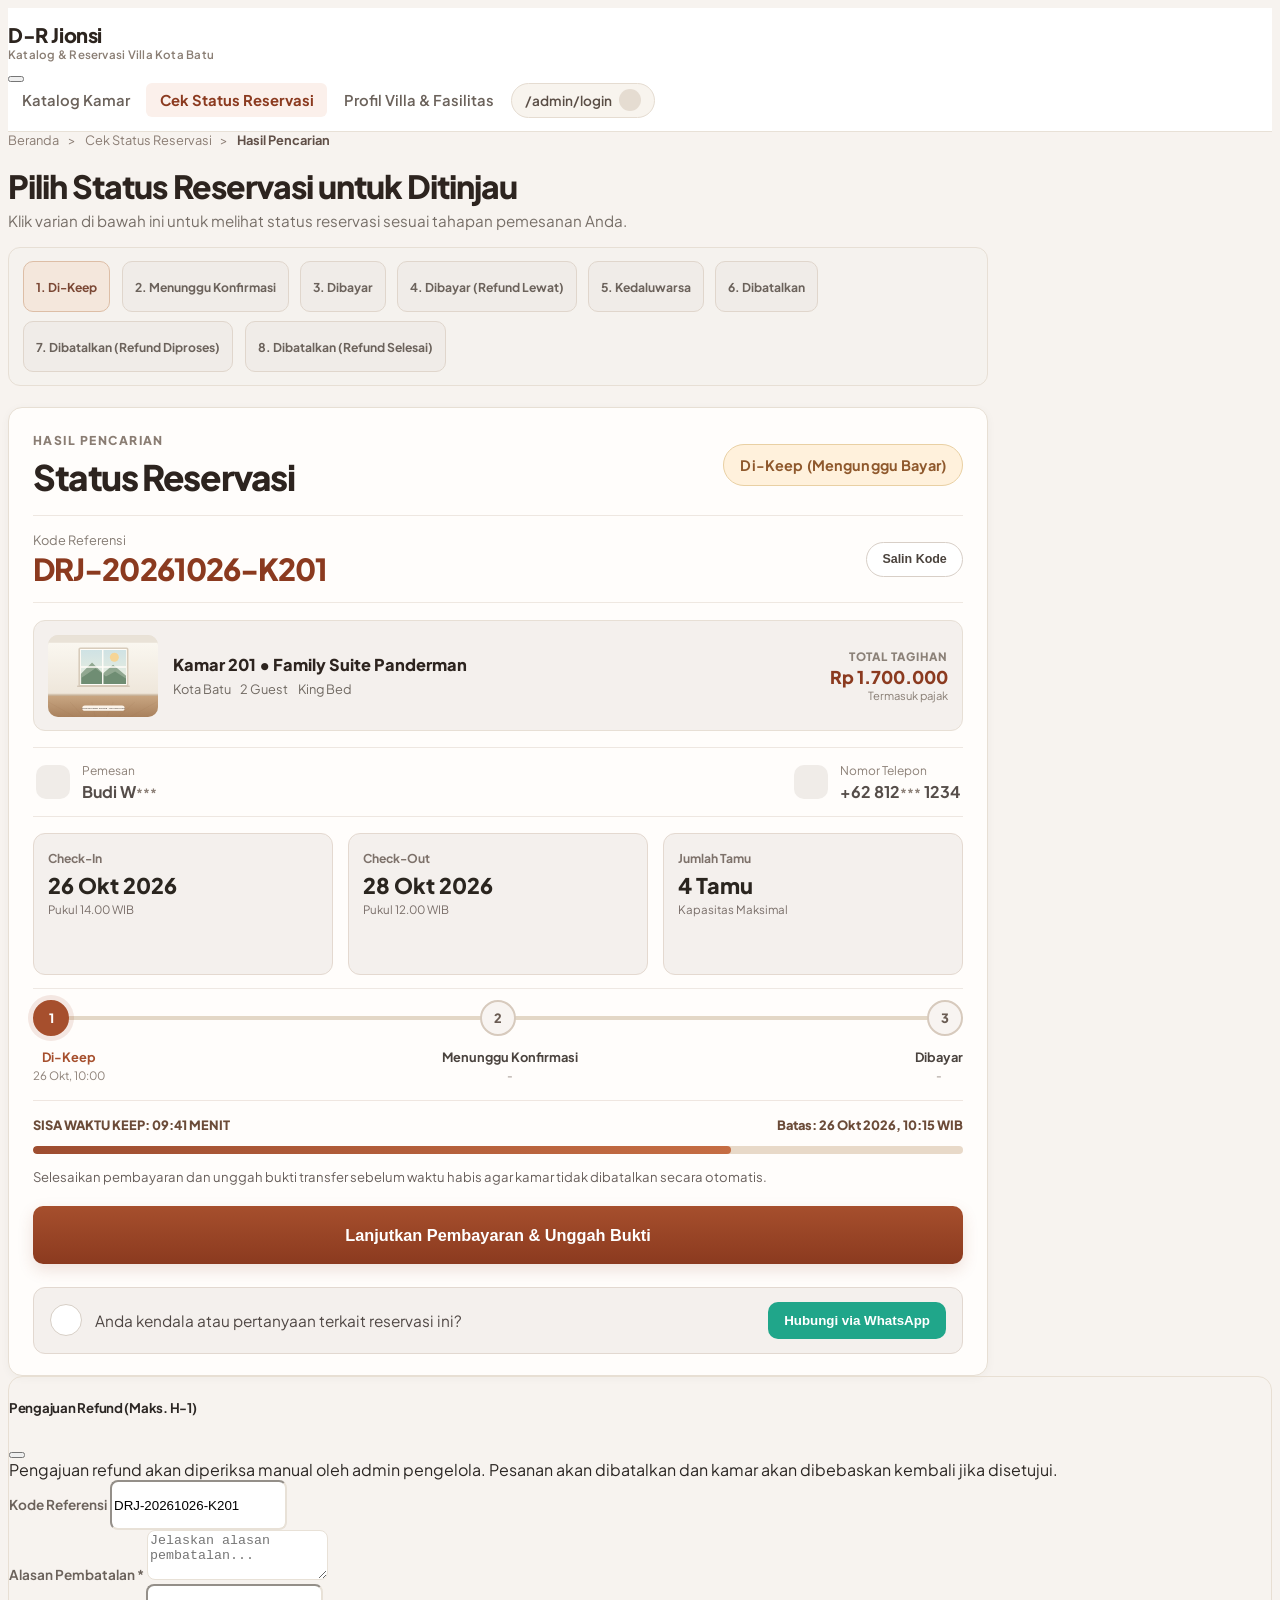
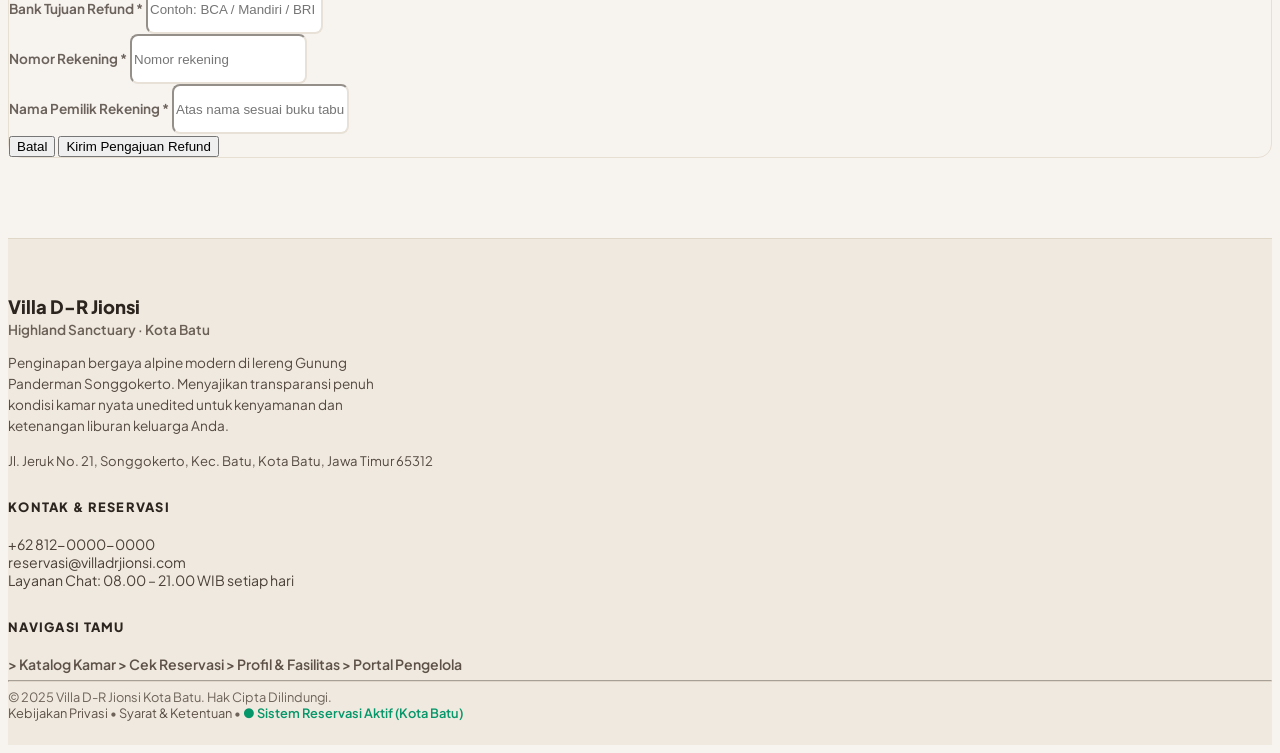
==== commit 3d3e9f6c: "Menyesuaikan Figma" ====
--- a/public/cek-status.html
+++ b/public/cek-status.html
@@ -44,157 +44,650 @@
     </nav>
 
     <!-- MAIN CONTAINER -->
-    <main class="container py-4 narrow-container" style="max-width: 920px;">
-
-        <div class="text-center mb-4">
-            <span class="badge" style="background-color: #FBF0EB; color: var(--terracotta); border: 1px solid #E8C8BE; border-radius: 20px; font-weight: 700; font-size: 0.82rem; padding: 0.35rem 0.85rem;">
-                SRS FR-05 &bull; Pelacakan Status Reservasi Publik
-            </span>
-            <h1 class="mt-2 mb-1" style="font-size: 1.85rem; font-weight: 800; color: #2C241E;">Cek Status Reservasi</h1>
-            <p class="text-secondary small">Masukkan kode referensi transaksi (contoh: <code>DRJ-20261026-K201</code>) untuk memantau proses pesanan.</p>
+    <main class="container py-4" style="max-width: 980px;">
+        <div class="status-page-head">
+            <div class="breadcrumb-line">
+                <span>Beranda</span>
+                <span>&gt;</span>
+                <span>Cek Status Reservasi</span>
+                <span>&gt;</span>
+                <span class="current-page">Hasil Pencarian</span>
+            </div>
         </div>
 
-        <!-- SEARCH BOX KODE REFERENSI -->
-        <div class="dr-card p-4 mb-4">
-            <form onsubmit="handleSearchReference(event)">
-                <div class="row g-2 align-items-center">
-                    <div class="col-12 col-md-9">
-                        <div class="input-group">
-                            <span class="input-group-text bg-light text-muted"><i class="bi bi-hash"></i></span>
-                            <input type="text" id="refInput" class="form-control form-control-lg fw-bold" placeholder="Masukkan Kode Referensi..." value="DRJ-20261026-K201" style="letter-spacing: 0.05em; text-transform: uppercase;">
-                        </div>
-                    </div>
-                    <div class="col-12 col-md-3">
-                        <button type="submit" class="btn btn-terracotta w-100 py-2 fw-bold" style="height: 48px;">
-                            <i class="bi bi-search me-1"></i> Lacak Status
-                        </button>
-                    </div>
-                </div>
-            </form>
-            <!-- Demo switcher for testing -->
-            <div class="d-flex align-items-center justify-content-between flex-wrap gap-2 pt-3 mt-3 border-top" style="font-size: 0.8rem;">
-                <span class="text-muted"><i class="bi bi-sliders me-1"></i> Simulasi Status untuk Pengujian Dosen/Pengembang:</span>
-                <div class="btn-group btn-group-sm">
-                    <button type="button" class="btn btn-outline-warning" onclick="switchDemoStatus('di_keep')">Di-Keep</button>
-                    <button type="button" class="btn btn-outline-primary active" onclick="switchDemoStatus('menunggu_konfirmasi')">Menunggu Konfirmasi</button>
-                    <button type="button" class="btn btn-outline-success" onclick="switchDemoStatus('dibayar')">Dibayar (Terisi)</button>
-                </div>
-            </div>
+        <div class="status-page-title">
+            <h1>Pilih Status Reservasi untuk Ditinjau</h1>
+            <p>Klik varian di bawah ini untuk melihat status reservasi sesuai tahapan pemesanan Anda.</p>
         </div>
 
-        <!-- HASIL PELACAKAN STATUS -->
-        <div id="statusResultCard" class="dr-card p-4 mb-4">
-
-            <!-- Header Hasil -->
-            <div class="d-flex justify-content-between align-items-center flex-wrap gap-2 pb-3 mb-4 border-bottom">
+        <div class="status-selector">
+            <span class="status-chip active">1. Di-Keep</span>
+            <span class="status-chip">2. Menunggu Konfirmasi</span>
+            <span class="status-chip">3. Dibayar</span>
+            <span class="status-chip">4. Dibayar (Refund Lewat)</span>
+            <span class="status-chip">5. Kedaluwarsa</span>
+            <span class="status-chip">6. Dibatalkan</span>
+            <span class="status-chip">7. Dibatalkan (Refund Diproses)</span>
+            <span class="status-chip">8. Dibatalkan (Refund Selesai)</span>
+        </div>
+
+        <section class="status-card">
+            <div class="status-card-header">
                 <div>
-                    <span class="text-muted small d-block">Kode Referensi:</span>
-                    <strong class="fs-4 text-terracotta" id="displayRefCode">DRJ-20261026-K201</strong>
-                </div>
-                <div id="statusBadgeContainer">
-                    <span class="badge-status badge-status-menunggu fs-6 px-3 py-2">
-                        <i class="bi bi-hourglass-split me-1"></i> Menunggu Verifikasi Pembayaran
-                    </span>
-                </div>
-            </div>
-
-            <!-- TIMELINE PROGRESS STATUS (Sesuai SRS FR-05) -->
-            <div class="timeline-stepper mb-4 px-2">
-                <div class="row text-center g-2 position-relative">
-                    <div class="col-4">
-                        <div class="p-2 rounded bg-light border" id="stepNode1">
-                            <i class="bi bi-clock-history fs-4 text-warning mb-1 d-block"></i>
-                            <strong class="d-block small">1. Di-Keep (15 Mnt)</strong>
-                            <small class="text-muted">Kamar Terkunci</small>
-                        </div>
-                    </div>
-                    <div class="col-4">
-                        <div class="p-2 rounded bg-light border border-primary shadow-sm" id="stepNode2">
-                            <i class="bi bi-cloud-arrow-up-fill fs-4 text-primary mb-1 d-block"></i>
-                            <strong class="d-block small">2. Menunggu Konfirmasi</strong>
-                            <small class="text-muted">Bukti Diunggah</small>
-                        </div>
-                    </div>
-                    <div class="col-4">
-                        <div class="p-2 rounded bg-light border" id="stepNode3">
-                            <i class="bi bi-check-circle-fill fs-4 text-muted mb-1 d-block"></i>
-                            <strong class="d-block small">3. Terkonfirmasi</strong>
-                            <small class="text-muted">Kamar Terisi Penuh</small>
-                        </div>
-                    </div>
-                </div>
-            </div>
-
-            <!-- DETAIL RESERVASI -->
-            <div class="row g-4 mb-4">
-                <div class="col-12 col-md-6">
-                    <h6 class="fw-bold mb-3"><i class="bi bi-door-closed text-terracotta me-1"></i> Informasi Unit &amp; Tamu</h6>
-                    <dl class="detail-list">
-                        <dt>Unit Kamar</dt>
-                        <dd>201 · Family Suite Panderman</dd>
-                        <dt>Check-in</dt>
-                        <dd>26 Okt 2026 (14.00 WIB)</dd>
-                        <dt>Check-out</dt>
-                        <dd>28 Okt 2026 (12.00 WIB)</dd>
-                        <dt>Durasi</dt>
-                        <dd>2 Malam</dd>
-                        <dt>Nama Pemesan</dt>
-                        <!-- Penyamaran Nama sesuai SRS FR-05 -->
-                        <dd>Budi W*** <span class="badge bg-light text-muted ms-1" style="font-size: 0.65rem;">Tersamarkan</span></dd>
-                        <dt>WhatsApp</dt>
-                        <!-- Penyamaran Nomor sesuai SRS FR-05 -->
-                        <dd>0812****1234 <span class="badge bg-light text-muted ms-1" style="font-size: 0.65rem;">Tersamarkan</span></dd>
-                    </dl>
-                </div>
-
-                <div class="col-12 col-md-6">
-                    <h6 class="fw-bold mb-3"><i class="bi bi-credit-card text-terracotta me-1"></i> Rincian Pembayaran</h6>
-                    <div class="p-3 rounded border mb-3" style="background-color: #FAF7F2; border-color: #E8E0D5;">
-                        <div class="d-flex justify-content-between mb-1 small text-secondary">
-                            <span>Sewa 2 Malam (Rp 850.000 × 2)</span>
-                            <span>Rp 1.700.000</span>
-                        </div>
-                        <div class="d-flex justify-content-between align-items-center pt-2 border-top">
-                            <strong class="text-dark">Total Pembayaran:</strong>
-                            <strong class="fs-5 text-terracotta">Rp 1.700.000</strong>
-                        </div>
-                        <div class="small text-muted mt-2 pt-1 border-top">
-                            Metode: Transfer Bank BCA (816-098-7654 a.n. Villa D-R Jionsi)
-                        </div>
-                    </div>
-
-                    <!-- KONTROL REFUND SESUAI SRS FR-12 -->
-                    <div id="refundNoticeBox" class="p-3 rounded border" style="background-color: #FFFDF9; border-color: #F1DEC9;">
-                        <div class="d-flex justify-content-between align-items-center mb-1">
-                            <strong class="small text-dark"><i class="bi bi-shield-exclamation text-warning me-1"></i> Kebijakan Refund (BR-12)</strong>
-                            <span class="badge bg-success" style="font-size: 0.7rem;">Bisa Refund s.d H-1</span>
-                        </div>
-                        <p class="small text-secondary mb-2" style="font-size: 0.78rem; line-height: 1.4;">
-                            Pengajuan refund dapat dilakukan maksimal sebelum 25 Okt 2026 pukul 23.59 WIB (H-1 sebelum tanggal check-in).
-                        </p>
-                        <button type="button" class="btn btn-outline-danger btn-sm w-100" data-bs-toggle="modal" data-bs-target="#refundModal">
-                            <i class="bi bi-arrow-counterclockwise me-1"></i> Ajukan Pembatalan &amp; Refund
-                        </button>
-                    </div>
-                </div>
-            </div>
-
-            <!-- ALERT & TINDAKAN KHUSUS SESUAI STATUS -->
-            <div id="keepActionSection" class="p-3 rounded border bg-warning-subtle text-warning-emphasis d-none">
-                <div class="d-flex align-items-center justify-content-between flex-wrap gap-2">
+                    <div class="eyebrow-section">Hasil Pencarian</div>
+                    <h2>Status Reservasi</h2>
+                </div>
+                <span class="badge-status badge-status-dikeep">
+                    <i class="bi bi-hourglass-split me-1"></i>
+                    Di-Keep (Mengunggu Bayar)
+                </span>
+            </div>
+
+            <div class="status-meta-row">
+                <div>
+                    <div class="meta-label">Kode Referensi</div>
+                    <div class="reference-code">DRJ-20261026-K201</div>
+                </div>
+                <button type="button" class="copy-btn">
+                    <i class="bi bi-clipboard me-1"></i> Salin Kode
+                </button>
+            </div>
+
+            <div class="booking-summary-box">
+                <img src="assets/img/room-placeholder.svg" alt="Template foto kamar siap tersedia" />
+                <div class="summary-info">
+                    <div class="room-name">Kamar 201 • Family Suite Panderman</div>
+                    <div class="summary-meta">
+                        <span><i class="bi bi-geo-alt-fill me-1"></i>Kota Batu</span>
+                        <span><i class="bi bi-person-fill me-1"></i>2 Guest</span>
+                        <span><i class="bi bi-badge-wc me-1"></i>King Bed</span>
+                    </div>
+                </div>
+                <div class="summary-price-box">
+                    <div class="price-label">Total Tagihan</div>
+                    <div class="price-amount">Rp 1.700.000</div>
+                    <div class="price-note">Termasuk pajak</div>
+                </div>
+            </div>
+
+            <div class="guest-row">
+                <div class="guest-item">
+                    <div class="guest-icon"><i class="bi bi-person-fill"></i></div>
                     <div>
-                        <strong><i class="bi bi-hourglass-split me-1"></i> Kamar masih dalam masa keep!</strong>
-                        <div class="small">Sisa waktu 11 menit 24 detik untuk transfer &amp; unggah bukti.</div>
-                    </div>
-                    <a href="reservasi.html" class="btn btn-terracotta btn-sm fw-bold">
-                        <i class="bi bi-upload me-1"></i> Unggah Bukti Sekarang
-                    </a>
-                </div>
-            </div>
-
-        </div>
-
+                        <div class="guest-label">Pemesan</div>
+                        <strong>Budi W<strong class="masked">***</strong></strong>
+                    </div>
+                </div>
+                <div class="guest-item">
+                    <div class="guest-icon"><i class="bi bi-telephone-fill"></i></div>
+                    <div>
+                        <div class="guest-label">Nomor Telepon</div>
+                        <strong>+62 812<strong class="masked">***</strong> 1234</strong>
+                    </div>
+                </div>
+            </div>
+
+            <div class="date-grid">
+                <div class="mini-info-box">
+                    <div class="mini-info-label">Check-In</div>
+                    <div class="mini-info-value">26 Okt 2026</div>
+                    <div class="mini-info-sub">Pukul 14.00 WIB</div>
+                </div>
+                <div class="mini-info-box">
+                    <div class="mini-info-label">Check-Out</div>
+                    <div class="mini-info-value">28 Okt 2026</div>
+                    <div class="mini-info-sub">Pukul 12.00 WIB</div>
+                </div>
+                <div class="mini-info-box">
+                    <div class="mini-info-label">Jumlah Tamu</div>
+                    <div class="mini-info-value">4 Tamu</div>
+                    <div class="mini-info-sub">Kapasitas Maksimal</div>
+                </div>
+            </div>
+
+            <div class="status-timeline">
+                <div class="status-track">
+                    <span class="track-step active">1</span>
+                    <span class="track-step">2</span>
+                    <span class="track-step">3</span>
+                </div>
+                <div class="status-legend">
+                    <div>
+                        <div class="legend-step active">Di-Keep</div>
+                        <div class="legend-time">26 Okt, 10:00</div>
+                    </div>
+                    <div>
+                        <div class="legend-step">Menunggu Konfirmasi</div>
+                        <div class="legend-time">-</div>
+                    </div>
+                    <div>
+                        <div class="legend-step">Dibayar</div>
+                        <div class="legend-time">-</div>
+                    </div>
+                </div>
+            </div>
+
+            <div class="countdown-panel">
+                <div class="countdown-header">
+                    <span><i class="bi bi-clock-fill me-1"></i> SISA WAKTU KEEP: 09:41 MENIT</span>
+                    <span>Batas: 26 Okt 2026, 10:15 WIB</span>
+                </div>
+                <div class="progress-bar">
+                    <span></span>
+                </div>
+                <p>Selesaikan pembayaran dan unggah bukti transfer sebelum waktu habis agar kamar tidak dibatalkan secara otomatis.</p>
+            </div>
+
+            <button type="button" class="continue-btn">
+                Lanjutkan Pembayaran &amp; Unggah Bukti <i class="bi bi-arrow-right ms-1"></i>
+            </button>
+
+            <div class="bottom-contact-box">
+                <div class="contact-text">
+                    <div class="contact-icon"><i class="bi bi-question-circle"></i></div>
+                    <span>Anda kendala atau pertanyaan terkait reservasi ini?</span>
+                </div>
+                <button type="button" class="wa-btn">
+                    <i class="bi bi-whatsapp me-1"></i> Hubungi via WhatsApp
+                </button>
+            </div>
+        </section>
     </main>
+
+    <style>
+        body {
+            background: #f7f3ef;
+        }
+
+        .status-page-head {
+            margin-bottom: 1.1rem;
+        }
+
+        .breadcrumb-line {
+            display: flex;
+            flex-wrap: wrap;
+            align-items: center;
+            gap: 0.55rem;
+            font-size: 0.8rem;
+            color: #8a7c73;
+        }
+
+        .breadcrumb-line .current-page {
+            color: #604f47;
+            font-weight: 700;
+        }
+
+        .status-page-title {
+            margin-bottom: 1.1rem;
+        }
+
+        .status-page-title h1 {
+            margin: 0 0 0.3rem;
+            font-size: 2rem;
+            font-weight: 800;
+            letter-spacing: -0.03em;
+            color: #2d241f;
+        }
+
+        .status-page-title p {
+            margin: 0;
+            color: #776f68;
+            font-size: 0.95rem;
+        }
+
+        .status-selector {
+            display: flex;
+            flex-wrap: wrap;
+            gap: 0.55rem 0.7rem;
+            padding: 0.8rem 0.9rem;
+            margin-bottom: 1.3rem;
+            background: #f5f2ee;
+            border: 1px solid #e7dfd5;
+            border-radius: 12px;
+        }
+
+        .status-chip {
+            display: inline-flex;
+            align-items: center;
+            justify-content: center;
+            min-height: 38px;
+            padding: 0.35rem 0.75rem;
+            border-radius: 10px;
+            background: #f0ece8;
+            border: 1px solid #e0d6cc;
+            font-size: 0.76rem;
+            font-weight: 700;
+            color: #6b625b;
+        }
+
+        .status-chip.active {
+            background: #f4e7dc;
+            border-color: #ddbea6;
+            color: #7b4835;
+        }
+
+        .status-card {
+            padding: 1.5rem 1.5rem 1.3rem;
+            background: #fffdfb;
+            border: 1px solid #e7dfd4;
+            border-radius: 14px;
+            box-shadow: 0 2px 10px rgba(44, 39, 36, 0.04);
+        }
+
+        .status-card-header {
+            display: flex;
+            justify-content: space-between;
+            align-items: center;
+            gap: 1rem;
+            padding-bottom: 1rem;
+            border-bottom: 1px solid #eee7e1;
+        }
+
+        .eyebrow-section {
+            margin-bottom: 0.35rem;
+            font-size: 0.76rem;
+            letter-spacing: 0.12em;
+            text-transform: uppercase;
+            color: #8a7d73;
+            font-weight: 800;
+        }
+
+        .status-card-header h2 {
+            margin: 0;
+            font-size: 2.2rem;
+            font-weight: 800;
+            letter-spacing: -0.04em;
+            color: #2d241f;
+        }
+
+        .badge-status {
+            display: inline-flex;
+            align-items: center;
+            justify-content: center;
+            padding: 0.7rem 1rem;
+            border-radius: 999px;
+            font-size: 0.9rem;
+            font-weight: 700;
+        }
+
+        .badge-status-dikeep {
+            background: #fff1dc;
+            border: 1px solid #e9d0a3;
+            color: #8f592d;
+        }
+
+        .status-meta-row {
+            display: flex;
+            justify-content: space-between;
+            align-items: center;
+            gap: 1rem;
+            padding: 1rem 0 0.9rem;
+            border-bottom: 1px solid #efe8e1;
+        }
+
+        .meta-label {
+            margin-bottom: 0.2rem;
+            font-size: 0.8rem;
+            color: #847b73;
+        }
+
+        .reference-code {
+            font-size: 1.9rem;
+            font-weight: 800;
+            line-height: 1.2;
+            letter-spacing: -0.03em;
+            color: #8b3a1f;
+        }
+
+        .copy-btn {
+            border: 1px solid #d8cfc7;
+            background: #fff;
+            color: #4b433d;
+            border-radius: 999px;
+            padding: 0.6rem 0.95rem;
+            font-weight: 700;
+            font-size: 0.78rem;
+        }
+
+        .booking-summary-box {
+            display: grid;
+            grid-template-columns: 110px 1fr auto;
+            align-items: center;
+            gap: 0.9rem;
+            margin-top: 1.1rem;
+            padding: 0.85rem 0.9rem;
+            background: #f4f0ed;
+            border: 1px solid #e7dfd5;
+            border-radius: 12px;
+        }
+
+        .booking-summary-box img {
+            display: block;
+            width: 110px;
+            height: 82px;
+            object-fit: cover;
+            border-radius: 10px;
+            background: #e8e1db;
+        }
+
+        .room-name {
+            font-size: 1.02rem;
+            font-weight: 800;
+            color: #2d241f;
+        }
+
+        .summary-meta {
+            display: flex;
+            flex-wrap: wrap;
+            gap: 0.6rem;
+            margin-top: 0.35rem;
+            font-size: 0.8rem;
+            color: #706962;
+        }
+
+        .summary-price-box {
+            min-width: 140px;
+            text-align: right;
+        }
+
+        .price-label {
+            font-size: 0.72rem;
+            letter-spacing: 0.08em;
+            text-transform: uppercase;
+            color: #8b8178;
+            font-weight: 800;
+        }
+
+        .price-amount {
+            margin-top: 0.15rem;
+            font-size: 1.1rem;
+            font-weight: 800;
+            color: #8b3a1f;
+        }
+
+        .price-note {
+            font-size: 0.7rem;
+            color: #887d74;
+        }
+
+        .guest-row {
+            display: flex;
+            justify-content: space-between;
+            align-items: center;
+            gap: 1rem;
+            margin-top: 1rem;
+            padding: 0.9rem 0.2rem;
+            border-top: 1px solid #eee7e1;
+            border-bottom: 1px solid #eee7e1;
+        }
+
+        .guest-item {
+            display: flex;
+            align-items: center;
+            gap: 0.75rem;
+            color: #554d49;
+        }
+
+        .guest-icon {
+            display: grid;
+            place-items: center;
+            width: 34px;
+            height: 34px;
+            border-radius: 10px;
+            background: #f0ece8;
+            color: #564d48;
+        }
+
+        .guest-label {
+            font-size: 0.75rem;
+            color: #8d8178;
+            margin-bottom: 0.2rem;
+        }
+
+        .masked {
+            font-size: 0.8rem;
+            color: #8d8178;
+        }
+
+        .date-grid {
+            display: grid;
+            grid-template-columns: repeat(3, minmax(0, 1fr));
+            gap: 0.9rem;
+            margin-top: 1rem;
+            margin-bottom: 0.8rem;
+        }
+
+        .mini-info-box {
+            background: #f4f0ed;
+            border: 1px solid #e4d9d0;
+            border-radius: 12px;
+            padding: 1rem 0.9rem;
+            min-height: 108px;
+        }
+
+        .mini-info-label {
+            font-size: 0.76rem;
+            font-weight: 700;
+            color: #7d716a;
+            margin-bottom: 0.35rem;
+        }
+
+        .mini-info-value {
+            font-size: 1.35rem;
+            font-weight: 800;
+            color: #2a251f;
+            line-height: 1.3;
+        }
+
+        .mini-info-sub {
+            margin-top: 0.15rem;
+            font-size: 0.72rem;
+            color: #786d68;
+        }
+
+        .status-timeline {
+            padding-top: 0.7rem;
+            border-top: 1px solid #eee8e3;
+        }
+
+        .status-track {
+            position: relative;
+            display: flex;
+            align-items: center;
+            justify-content: space-between;
+        }
+
+        .status-track::before {
+            content: "";
+            position: absolute;
+            left: 0;
+            right: 0;
+            top: 50%;
+            transform: translateY(-50%);
+            height: 4px;
+            border-radius: 999px;
+            background: #e3d7c6;
+        }
+
+        .track-step {
+            position: relative;
+            z-index: 1;
+            display: grid;
+            place-items: center;
+            width: 32px;
+            height: 32px;
+            border-radius: 50%;
+            background: #f8f4f1;
+            border: 2px solid #d7cabd;
+            color: #6a5c53;
+            font-size: 0.8rem;
+            font-weight: 800;
+        }
+
+        .track-step.active {
+            background: #a64f2d;
+            border-color: #a64f2d;
+            color: #fff;
+            box-shadow: 0 0 0 5px rgba(166, 79, 45, 0.12);
+        }
+
+        .status-legend {
+            display: flex;
+            justify-content: space-between;
+            text-align: center;
+            margin-top: 0.8rem;
+            gap: 0.75rem;
+        }
+
+        .legend-step {
+            font-size: 0.8rem;
+            font-weight: 700;
+            color: #4a433e;
+        }
+
+        .legend-step.active {
+            color: #a64f2d;
+        }
+
+        .legend-time {
+            font-size: 0.72rem;
+            color: #8d8178;
+            margin-top: 0.15rem;
+        }
+
+        .countdown-panel {
+            margin-top: 1.1rem;
+            padding-top: 1rem;
+            border-top: 1px solid #efe6e0;
+        }
+
+        .countdown-header {
+            display: flex;
+            justify-content: space-between;
+            align-items: center;
+            gap: 1rem;
+            font-size: 0.8rem;
+            font-weight: 800;
+            color: #6b4b38;
+        }
+
+        .progress-bar {
+            height: 8px;
+            margin: 0.8rem 0;
+            background: #e8d9c8;
+            border-radius: 999px;
+            overflow: hidden;
+        }
+
+        .progress-bar span {
+            display: block;
+            height: 100%;
+            width: 75%;
+            background: linear-gradient(90deg, #9e4d30, #c56d43);
+            border-radius: inherit;
+        }
+
+        .countdown-panel p {
+            margin: 0;
+            color: #685f5b;
+            font-size: 0.82rem;
+            line-height: 1.55;
+        }
+
+        .continue-btn {
+            width: 100%;
+            margin-top: 1.2rem;
+            height: 58px;
+            border: none;
+            border-radius: 10px;
+            background: linear-gradient(180deg, #a64f2d, #8b3a1f);
+            color: #fff;
+            font-size: 1.02rem;
+            font-weight: 800;
+            box-shadow: 0 6px 16px rgba(139, 58, 31, 0.15);
+        }
+
+        .bottom-contact-box {
+            display: flex;
+            justify-content: space-between;
+            align-items: center;
+            gap: 1rem;
+            margin-top: 1.4rem;
+            padding: 0.9rem 1rem;
+            background: #f4f0ed;
+            border: 1px solid #e2d8d0;
+            border-radius: 12px;
+        }
+
+        .contact-text {
+            display: flex;
+            align-items: center;
+            gap: 0.8rem;
+            color: #4f4744;
+            font-size: 0.96rem;
+        }
+
+        .contact-icon {
+            display: grid;
+            place-items: center;
+            width: 30px;
+            height: 30px;
+            border-radius: 50%;
+            background: #fff;
+            border: 1px solid #d7cfc6;
+        }
+
+        .wa-btn {
+            border: none;
+            border-radius: 10px;
+            padding: 0.68rem 1rem;
+            background: #20a68a;
+            color: #fff;
+            font-weight: 800;
+        }
+
+        @media (max-width: 767.98px) {
+            .status-card-header,
+            .status-meta-row,
+            .guest-row,
+            .bottom-contact-box,
+            .countdown-header {
+                flex-direction: column;
+                align-items: flex-start;
+            }
+
+            .status-card-header h2 {
+                font-size: 1.8rem;
+            }
+
+            .booking-summary-box {
+                grid-template-columns: 1fr;
+            }
+
+            .booking-summary-box img {
+                width: 100%;
+                height: 200px;
+            }
+
+            .summary-price-box {
+                text-align: left;
+            }
+
+            .date-grid {
+                grid-template-columns: 1fr;
+            }
+
+            .status-legend {
+                flex-direction: column;
+                align-items: flex-start;
+                text-align: left;
+            }
+
+            .status-selector .status-chip {
+                flex: 1 1 40%;
+            }
+        }
+    </style>
 
     <!-- MODAL PENGAJUAN REFUND (Sesuai SRS FR-12) -->
     <div class="modal fade" id="refundModal" tabindex="-1" aria-hidden="true">
--- a/public/assets/css/style.css
+++ b/public/assets/css/style.css
@@ -742,7 +742,7 @@
     position: relative;
     border-radius: 16px;
     overflow: hidden;
-    background: linear-gradient(rgba(24, 19, 16, 0.75), rgba(24, 19, 16, 0.88)), url('../uploads/kamar/kamar-201-utama.jpg') center/cover no-repeat;
+    background: linear-gradient(135deg, #241C16 0%, #3D322A 50%, #201813 100%);
     color: #FFFFFF;
     padding: 4.5rem 2.5rem 5rem;
     margin-bottom: 2rem;
